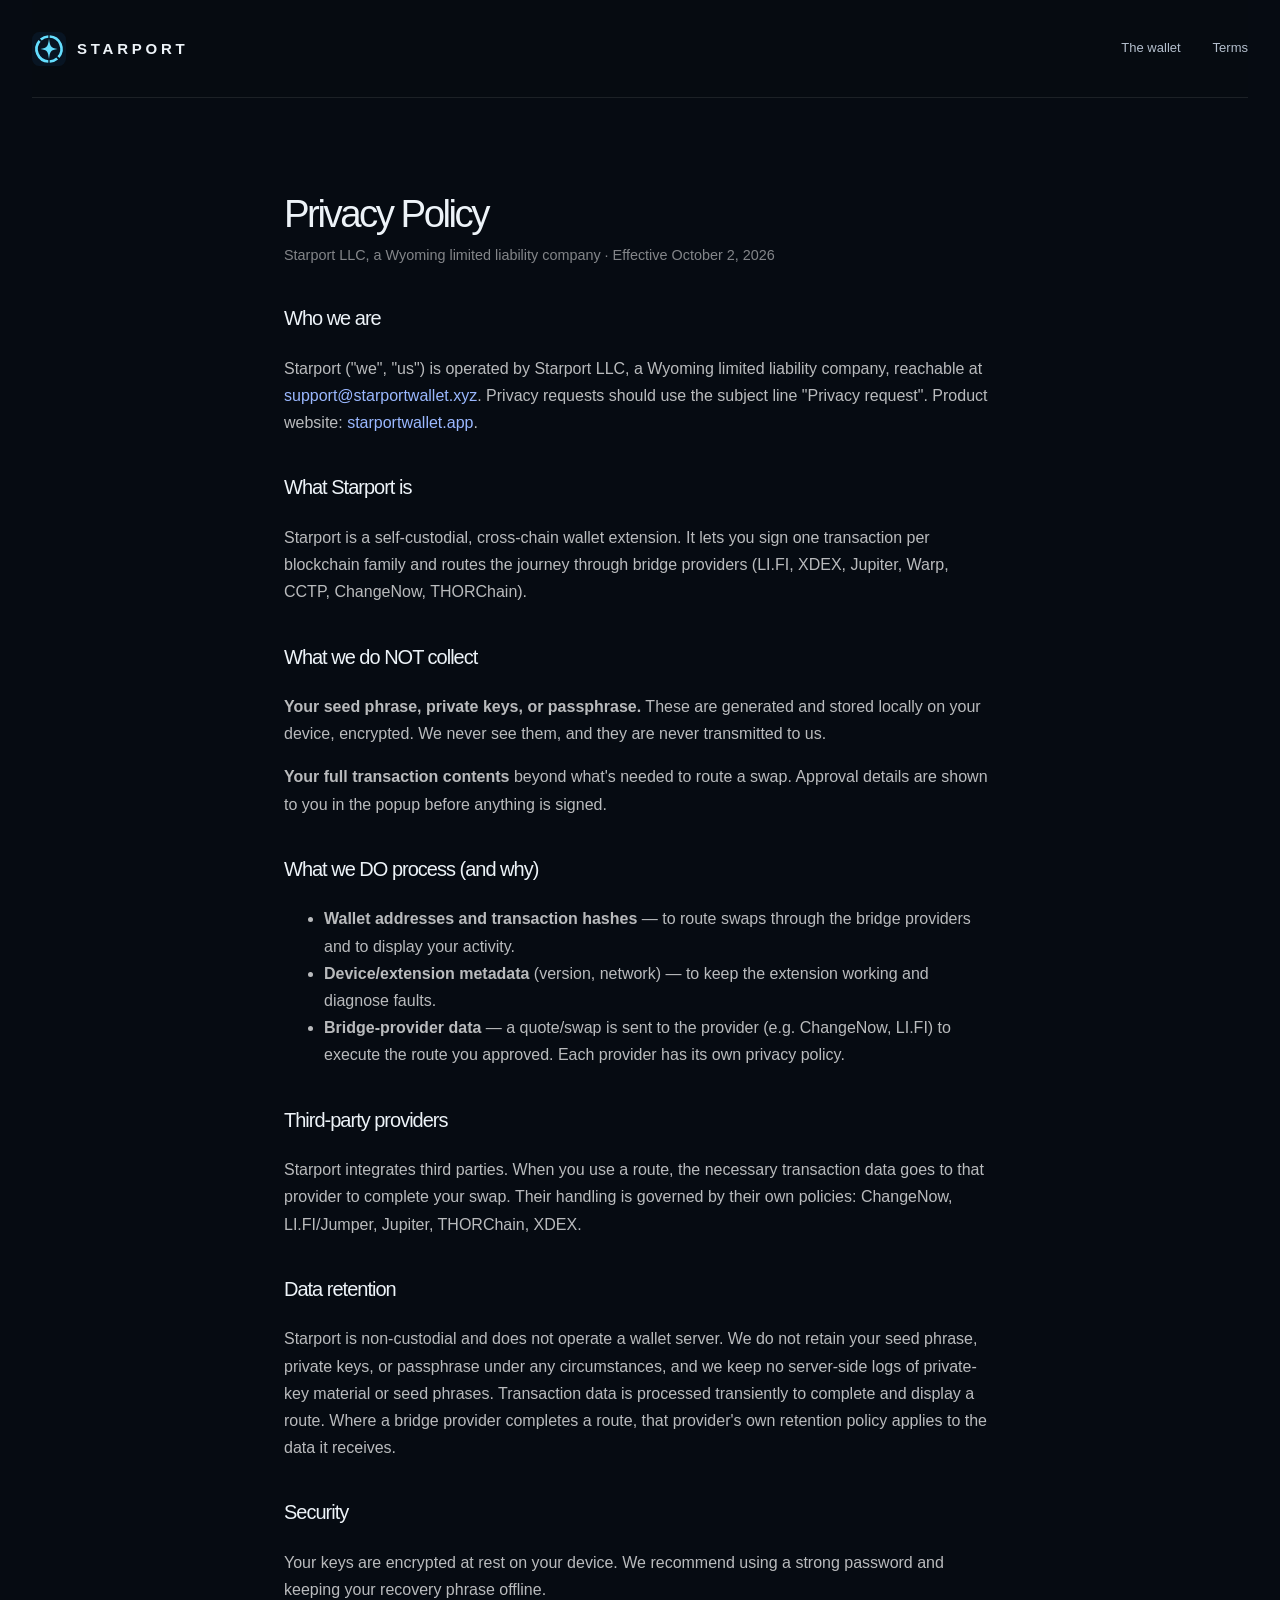
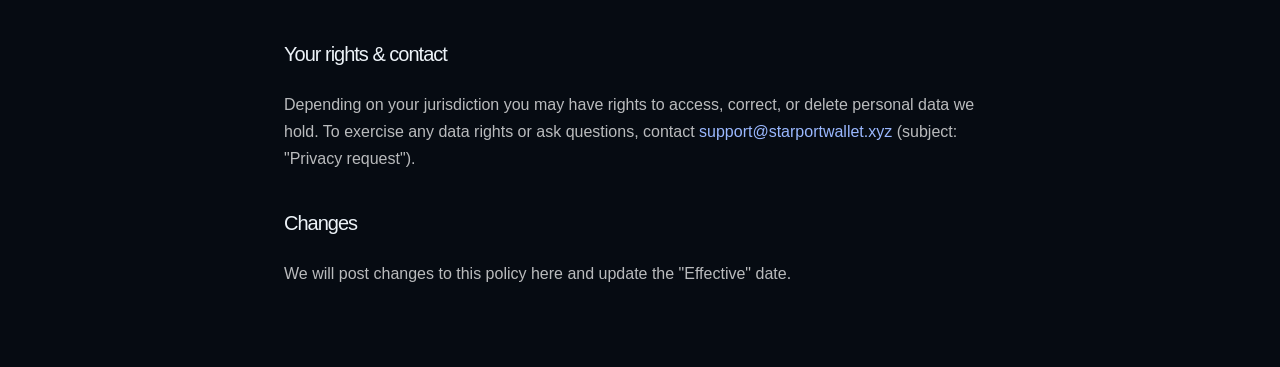
==== privacy.html @ bea4def4 "site: add privacy policy + terms pages (Wyoming LLC, effective Oct 2 2026)" ====
<!doctype html>
<html lang="en">
<head>
  <meta charset="utf-8"><meta name="viewport" content="width=device-width,initial-scale=1">
  <meta name="theme-color" content="#060b12">
  <title>Starport — Privacy Policy</title>
  <meta name="description" content="Starport privacy policy — how the self-custody wallet handles data.">
  <link rel="icon" href="assets/starport-mark.svg" type="image/svg+xml">
  <link rel="stylesheet" href="styles.87970f1f2871.css">
  <style>
    .legal { max-width: 760px; margin: 0 auto; padding: 96px 24px 64px; }
    .legal h1 { font-size: 2.4rem; margin-bottom: 8px; }
    .legal h2 { font-size: 1.25rem; margin-top: 2.5rem; }
    .legal p, .legal li { color: rgba(255,255,255,.72); line-height: 1.7; }
    .legal .updated { color: rgba(255,255,255,.5); font-size: .9rem; margin-bottom: 2rem; }
    .legal a { color: #9ab8ff; }
  </style>
</head>
<body>
<header class="header"><a class="wordmark" href="/" aria-label="Starport home"><img src="assets/starport-mark.svg" width="34" height="34" alt="">STARPORT</a><nav aria-label="Main navigation"><a href="/#wallet">The wallet</a><a href="/terms">Terms</a></nav></header>
<main class="legal">
  <h1>Privacy Policy</h1>
  <p class="updated">Starport LLC, a Wyoming limited liability company · Effective October 2, 2026</p>

  <h2>Who we are</h2>
  <p>Starport ("we", "us") is operated by Starport LLC, a Wyoming limited liability company, reachable at <a href="mailto:support@starportwallet.xyz">support@starportwallet.xyz</a>. Privacy requests should use the subject line "Privacy request". Product website: <a href="https://starportwallet.app">starportwallet.app</a>.</p>

  <h2>What Starport is</h2>
  <p>Starport is a self-custodial, cross-chain wallet extension. It lets you sign one transaction per blockchain family and routes the journey through bridge providers (LI.FI, XDEX, Jupiter, Warp, CCTP, ChangeNow, THORChain).</p>

  <h2>What we do NOT collect</h2>
  <p><strong>Your seed phrase, private keys, or passphrase.</strong> These are generated and stored locally on your device, encrypted. We never see them, and they are never transmitted to us.</p>
  <p><strong>Your full transaction contents</strong> beyond what's needed to route a swap. Approval details are shown to you in the popup before anything is signed.</p>

  <h2>What we DO process (and why)</h2>
  <ul>
    <li><strong>Wallet addresses and transaction hashes</strong> — to route swaps through the bridge providers and to display your activity.</li>
    <li><strong>Device/extension metadata</strong> (version, network) — to keep the extension working and diagnose faults.</li>
    <li><strong>Bridge-provider data</strong> — a quote/swap is sent to the provider (e.g. ChangeNow, LI.FI) to execute the route you approved. Each provider has its own privacy policy.</li>
  </ul>

  <h2>Third-party providers</h2>
  <p>Starport integrates third parties. When you use a route, the necessary transaction data goes to that provider to complete your swap. Their handling is governed by their own policies: ChangeNow, LI.FI/Jumper, Jupiter, THORChain, XDEX.</p>

  <h2>Data retention</h2>
  <p>Starport is non-custodial and does not operate a wallet server. We do not retain your seed phrase, private keys, or passphrase under any circumstances, and we keep no server-side logs of private-key material or seed phrases. Transaction data is processed transiently to complete and display a route. Where a bridge provider completes a route, that provider's own retention policy applies to the data it receives.</p>

  <h2>Security</h2>
  <p>Your keys are encrypted at rest on your device. We recommend using a strong password and keeping your recovery phrase offline.</p>

  <h2>Your rights &amp; contact</h2>
  <p>Depending on your jurisdiction you may have rights to access, correct, or delete personal data we hold. To exercise any data rights or ask questions, contact <a href="mailto:support@starportwallet.xyz">support@starportwallet.xyz</a> (subject: "Privacy request").</p>

  <h2>Changes</h2>
  <p>We will post changes to this policy here and update the "Effective" date.</p>
</main>
</body>
</html>
---- styles.87970f1f2871.css ----
:root{color-scheme:dark;--bg:#060b12;--panel:#0c1420;--line:#ffffff17;--ink:#edf3f8;--muted:#96a5b7;--cyan:#76e5ff}*{box-sizing:border-box}html{scroll-behavior:smooth;scroll-padding-top:90px}body{margin:0;background:var(--bg);color:var(--ink);font-family:Inter,Arial,Helvetica,sans-serif;font-size:16px;line-height:1.6;-webkit-font-smoothing:antialiased}button,input{font:inherit}button,a,input,summary{-webkit-tap-highlight-color:transparent}a{color:inherit;text-decoration:none}button,summary{cursor:pointer}button{color:inherit}a:focus-visible,button:focus-visible,input:focus-visible,summary:focus-visible,[tabindex]:focus-visible{outline:2px solid var(--cyan);outline-offset:5px}button:disabled{cursor:default}button{border:0}img{max-width:100%}.wrap{width:min(1220px,calc(100% - 96px));margin-inline:auto}.header{width:min(1340px,calc(100% - 64px));margin:auto;height:98px;display:flex;align-items:center;justify-content:space-between;border-bottom:1px solid var(--line);gap:25px}.wordmark{display:inline-flex;align-items:center;gap:11px;font-size:15px;font-weight:600;letter-spacing:.25em}.header nav{display:flex;gap:32px;color:#b4bfcd;font-size:13px}.header nav a:hover,footer a:hover{color:var(--cyan)}.button{display:inline-flex;align-items:center;justify-content:center;gap:24px;border-radius:8px;padding:15px 23px;background:#ffffff08;border:1px solid #ffffff25;font-weight:600;font-size:14px;transition:background .2s,transform .2s}.button:hover{background:#ffffff12;transform:translateY(-2px)}.button.primary{background:#b2edff;border-color:#b2edff;color:#091621;box-shadow:0 4px 30px #4ccdff10}.button.primary:hover{background:#d1f5ff}.button.small{padding:10px 17px;font-size:12px}.text-link{display:inline-flex;align-items:center;gap:19px;font-size:14px;background:none;padding:0}.text-link:hover{color:var(--cyan)}.hero{display:grid;grid-template-columns:1.14fr 1fr;align-items:center;min-height:670px;gap:8px;padding-block:64px 76px}.eyebrow{font-size:10px;font-weight:600;letter-spacing:.19em;color:var(--cyan);margin:0 0 28px}.dot{display:inline-block;width:5px;height:5px;border-radius:50%;background:#82ecff;box-shadow:0 0 9px #56d8ff;vertical-align:middle;margin-right:9px}h1,h2,h3,p{margin-top:0}h1{font-size:clamp(48px,5.6vw,78px);font-weight:500;line-height:1.06;letter-spacing:-.065em;margin-bottom:25px}h1 em{font-style:normal;background:linear-gradient(115deg,#fff 4%,#b9e7f9 50%,#659ec8);background-clip:text;-webkit-background-clip:text;color:transparent}.lede{font-size:17px;line-height:1.85;color:var(--muted);margin-bottom:32px}.hero-actions{display:flex;align-items:center;gap:25px}.quiet{color:#8897a9;font-size:12px}.hero-note{margin:22px 0 0}.hero-art{height:500px;position:relative;background:radial-gradient(ellipse,#102e484f 0,transparent 66%);isolation:isolate}.hero-art iframe{border:0;position:absolute;inset:0;width:100%;height:100%;z-index:1;pointer-events:none}.coordinate{position:absolute;right:15px;top:0;font-size:8px;letter-spacing:.22em;color:#668399}.orbit{position:absolute;inset:45px -8px;border:1px solid #92d3ef14;border-radius:50%;transform:rotate(-35deg);z-index:-1}.orbit-two{inset:85px -35px;transform:rotate(45deg)}.cross{position:absolute;font-size:19px;color:#7ab2cd55}.cross-one{left:3%;top:24%}.cross-two{right:5%;bottom:20%}.art-bottom{position:absolute;bottom:0;left:12px;right:12px;display:flex;justify-content:space-between;align-items:center;font-size:8px;letter-spacing:.16em;z-index:2}.motion{font-size:10px;background:none;color:#b2c4d4;border:1px solid #b2c4d428;padding:7px 10px;border-radius:4px;letter-spacing:0}.chain-band{border-block:1px solid var(--line);background:#0b131c70}.chain-inner{display:flex;align-items:center;justify-content:space-between;gap:40px;padding-block:27px}.chain-inner p{font-size:11px;line-height:1.6;color:#8b9aab;margin:0;min-width:130px}.chain-inner strong{color:#c9d4df;font-weight:400}.chain-names{display:flex;align-items:center;gap:43px;color:#bbc6d0;font-size:16px}.chain-names>span{display:flex;align-items:center;gap:9px;white-space:nowrap}.chain-names b{font-size:25px;font-weight:500}.x1{font-size:26px!important;font-weight:800;letter-spacing:-.08em;gap:0!important;color:white}.x1>span{color:#65d9ff}.btc{color:#edb86a}.eth{color:#b4c4e5}.sol{color:#79e1d0}.chain-names .and-more{color:#6d8397;font-size:12px}.section{padding-block:116px}h2{font-size:clamp(36px,4.2vw,54px);font-weight:500;line-height:1.13;letter-spacing:-.05em;margin-bottom:25px}.showcase{display:grid;grid-template-columns:1fr 1fr;gap:100px;align-items:center}.section-copy>p:not(.eyebrow){color:var(--muted);max-width:380px;font-size:16px}.feature-line{display:flex;gap:20px;margin-top:27px}.feature-line>span{width:35px;height:35px;border:1px solid #91d5ee26;display:grid;place-items:center;border-radius:8px;color:var(--cyan);flex-shrink:0}.feature-line h3{font-size:14px;font-weight:500;margin-bottom:5px}.feature-line p{font-size:13px;line-height:1.7;color:var(--muted);max-width:340px;margin:0}.demo-zone{position:relative}.demo-zone:before{content:'';position:absolute;inset:0 -65px;background:radial-gradient(ellipse,#0a5a873a,transparent 70%);z-index:-1}.demo-caption{display:flex;justify-content:space-between;gap:12px;font-size:8px;letter-spacing:.1em;color:#92a7ba;margin-bottom:14px}.demo-caption span:last-child{letter-spacing:0;color:#728398}.wallet-demo{padding:25px;background:linear-gradient(145deg,#142030,#0a111d 64%);border:1px solid #667e944f;border-radius:20px;box-shadow:0 24px 70px #0007,inset 0 1px #ffffff08;min-height:495px}.wallet-top{display:flex;align-items:center;justify-content:space-between;margin-bottom:25px}.wallet-brand{display:flex;align-items:center;gap:8px;font-size:11px;letter-spacing:.18em}.sample-pill{font-size:9px;color:#adc4d4;border:1px solid #adc4d42b;border-radius:5px;padding:2px 7px}.tabs{display:flex;border-bottom:1px solid var(--line);gap:25px}.tabs button{font-size:12px;color:#8a9db0;background:none;padding:0 0 12px;border-bottom:2px solid transparent}.tabs button[aria-selected=true]{color:var(--cyan);border-color:var(--cyan)}[hidden]{display:none!important}.balance{padding:22px 0 18px}.balance>span{display:block;font-size:10px;color:#93a4b6}.balance>span span{margin-left:8px}.balance>strong{display:block;font-size:39px;letter-spacing:-.045em;font-weight:500;line-height:1.5}.balance>strong span{color:#7f94a8}.balance>small{font-size:10px;color:#86b9ad}.quick-actions{display:flex;gap:8px;margin-bottom:22px}.quick-actions button{background:#ffffff06;border:1px solid #ffffff12;border-radius:7px;color:#bfdeed;flex:1;padding:9px;font-size:15px}.quick-actions button span{font-size:11px;margin-left:5px}.quick-actions button:hover{background:#18354b}.asset-row{display:flex;align-items:center;gap:12px;padding:12px 0;border-top:1px solid #ffffff0c}.coin{width:33px;height:33px;border-radius:50%;background:#ffffff07;display:grid;place-items:center;font-size:19px}.x1-coin{color:white;font-size:14px;letter-spacing:-.1em}.asset-row div{display:flex;flex-direction:column}.asset-row strong{font-size:11px;font-weight:500}.asset-row small{font-size:9px;color:#8494a8}.asset-row div:last-child{margin-left:auto;text-align:right}.demo-foot{font-size:10px;text-align:center;color:#748a9d;margin-top:17px}.panel-title{padding-top:22px}.panel-title h3{font-size:19px;margin-bottom:2px;font-weight:500;letter-spacing:-.02em}.panel-title p{font-size:11px;color:var(--muted)}.swap-field{padding:14px;border-radius:9px;background:#ffffff05;border:1px solid var(--line)}.swap-field>span,.swap-field>label{font-size:10px;color:var(--muted)}.swap-field>div{display:flex;align-items:center;justify-content:space-between;gap:15px}.swap-field input{width:55%;min-width:0;font-size:26px;color:white;border:0;background:transparent}.swap-field strong{font-size:20px;font-weight:500}.swap-field div>strong:last-child{font-size:13px;text-align:right}.swap-field small{display:block;font-size:9px;color:var(--muted)}.swap-arrow{text-align:center;color:var(--cyan);font-size:16px;height:24px}.demo-warning{font-size:10px;color:#8ca6ba;line-height:1.5;margin:15px 0}.full{width:100%;padding:10px;font-size:12px}.progress-list{list-style:none;padding:5px 0 10px;margin:0}.progress-list li{display:flex;align-items:center;gap:14px;padding:16px 0;position:relative}.progress-list li:not(:last-child):after{content:'';position:absolute;left:15px;top:47px;height:16px;width:1px;background:#30495d}.progress-list li>span{width:31px;height:31px;border:1px solid #42576b;border-radius:50%;display:grid;place-items:center;font-size:12px;color:#96a8bb}.progress-list strong{font-size:12px;font-weight:500;display:block}.progress-list small{font-size:10px;color:#8da1b5}.progress-list .complete>span{color:#8bd4c0;border-color:#347566}.progress-list .current>span{color:var(--cyan);border-color:var(--cyan);box-shadow:0 0 20px #00c8ff20}.status-note{font-size:12px;background:#11293a;padding:14px;border-radius:8px;color:#d0ecf6}.status-note small{display:block;font-size:10px;color:#9ab4c4;margin-top:4px}.journey-section{background:linear-gradient(135deg,#0c1722,#080f18);padding:92px 0;border-block:1px solid var(--line)}.section-heading{display:flex;justify-content:space-between;align-items:end;gap:50px}.section-heading>p{color:var(--muted);font-size:14px;margin-bottom:28px}.journey-steps{display:grid;grid-template-columns:repeat(3,1fr);margin:33px 0 48px;gap:45px}.journey-steps article{border-top:1px solid #7ac8ea30;padding-top:22px}.step-number{font-size:11px;color:var(--cyan);letter-spacing:.1em;display:block;margin-bottom:22px}.journey-steps h3{font-size:19px;font-weight:500;letter-spacing:-.025em;margin-bottom:11px}.journey-steps p{color:var(--muted);font-size:13px;max-width:290px;margin-bottom:0}.teleporter{border:1px solid #6cc9eb2b;border-radius:10px;display:flex;align-items:center;gap:25px;padding:23px 27px;background:#0a1f2d5c}.mini-star{font-size:35px;color:#95ddf5}.teleporter strong{font-size:14px;font-weight:500}.teleporter p{font-size:11px;color:#8da6b9;max-width:580px;margin:4px 0 0}.teleporter a{margin-left:auto;white-space:nowrap;font-size:12px}.ownership{display:grid;grid-template-columns:1fr 1fr;gap:100px;border-bottom:1px solid var(--line)}.ownership .large-copy{font-size:23px;letter-spacing:-.02em;color:#d4dee8;line-height:1.5}.ownership p:not(.eyebrow):not(.large-copy){color:var(--muted);font-size:13px}.ownership a{margin-top:10px}.faq-section{padding-block:95px;display:grid;grid-template-columns:1fr 1.4fr;gap:70px}.faqs details{border-bottom:1px solid var(--line)}.faqs summary{list-style:none;padding:21px 32px 21px 0;font-size:14px;position:relative}.faqs summary::-webkit-details-marker{display:none}.faqs summary:after{content:'+';position:absolute;right:5px;color:var(--cyan)}.faqs details[open] summary:after{content:'−'}.faqs p{font-size:13px;color:var(--muted);padding-right:15px;line-height:1.8}.access{position:relative;overflow:hidden;text-align:center;border:1px solid #8cc8eb25;border-radius:15px;padding:70px 20px;background:radial-gradient(ellipse at 50% 145%,#155d8975,transparent 70%),#0a1420}.access h2{font-size:clamp(40px,5vw,66px);position:relative}.access p:not(.eyebrow){color:var(--muted);font-size:14px;position:relative}.access .eyebrow{margin-bottom:22px;position:relative}.access .button{position:relative;margin-top:10px}.access-note{display:block;position:relative;font-size:10px;color:#859caf;margin-top:16px}.access-glow{position:absolute;font-size:650px;line-height:1;left:50%;top:50%;transform:translate(-50%,-50%);color:#9adfff06;pointer-events:none}footer{padding-top:58px;padding-bottom:27px}.footer-top{display:flex;align-items:center;justify-content:space-between;padding-bottom:35px}.footer-top>a:last-child{font-size:12px;color:#9daebe}.footer-bottom{border-top:1px solid var(--line);padding-top:22px;display:flex;justify-content:space-between;font-size:10px;color:#718496}.footer-bottom button{font-size:10px;color:#91a4b5}dialog{width:min(480px,calc(100% - 32px));border:1px solid #608ea755;border-radius:16px;padding:38px;background:#101e2c;color:var(--ink)}dialog::backdrop{background:#000b;backdrop-filter:blur(5px)}dialog h2{font-size:29px}dialog p:last-child{font-size:14px;color:#b6c6d5}dialog .eyebrow{margin-bottom:15px}.dialog-close{position:absolute;right:16px;top:10px;color:#b6c6d5;background:none;font-size:25px}.skip{position:fixed;top:8px;left:8px;transform:translateY(-150%);background:white;color:black;padding:10px;z-index:10}.skip:focus{transform:none}
@media(min-width:1450px){.hero{min-height:740px}.hero-art{height:560px}}@media(max-width:1100px){.chain-names{gap:23px}.showcase{gap:55px}.hero-actions{gap:15px}.hero-actions .button{padding-inline:16px}.hero-actions .text-link{font-size:12px}.hero-art{height:420px}.hero{min-height:600px}.ownership{gap:50px}}@media(max-width:800px){.wrap{width:calc(100% - 48px)}.header{width:calc(100% - 40px);height:80px}.header nav{display:none}.hero{grid-template-columns:1fr;padding-top:58px;padding-bottom:30px;gap:12px}.hero-copy{max-width:620px}.hero h1{font-size:clamp(44px,8.6vw,68px)}.hero-art{height:420px;max-width:550px;width:100%;margin:auto}.hero-actions{gap:24px}.coordinate{top:20px}.chain-inner{gap:24px;align-items:start}.chain-names{flex-wrap:wrap;gap:14px 25px;font-size:13px}.chain-names b{font-size:20px}.section{padding-block:75px}.showcase{gap:50px;grid-template-columns:1fr}.section-copy>p:not(.eyebrow),.feature-line p{max-width:100%}.demo-zone{max-width:480px;width:100%;margin:auto}.demo-zone:before{inset:0 -20px}.journey-section{padding-block:65px}.section-heading{display:block}.journey-steps{gap:22px}.journey-steps h3{font-size:17px}.teleporter{flex-wrap:wrap;gap:15px}.teleporter div{flex:1}.teleporter a{margin-left:50px}.ownership{grid-template-columns:1fr;gap:14px}.ownership .large-copy{font-size:21px}.faq-section{grid-template-columns:1fr;gap:10px;padding-block:65px}.access{padding-block:55px}}@media(max-width:480px){.wrap{width:calc(100% - 36px)}.header{width:calc(100% - 32px);gap:10px}.wordmark{font-size:12px;gap:7px;letter-spacing:.18em}.wordmark img{width:28px;height:28px}.header .button{font-size:10px;padding:9px;gap:8px}.hero{padding-top:42px}.eyebrow{font-size:8px;margin-bottom:23px}.hero h1{font-size:44px}.lede{font-size:14px;line-height:1.8}.desktop{display:none}.hero-actions{gap:20px;flex-wrap:wrap}.hero-actions .button{font-size:12px;padding:13px 16px;gap:12px}.hero-note{font-size:10px}.hero-art{height:340px}.coordinate{font-size:7px}.orbit{inset:45px 0}.orbit-two{inset:80px -5px}.art-bottom{left:0;right:0;font-size:7px;letter-spacing:.08em}.chain-inner{flex-direction:column;gap:17px}.chain-inner p br{display:none}.chain-inner p strong{margin-left:4px}.chain-names{gap:15px 22px}.chain-names .and-more{font-size:10px}.wallet-demo{padding:20px;min-height:490px}.demo-caption{font-size:7px}.journey-steps{grid-template-columns:1fr;gap:27px}.step-number{margin-bottom:12px}.journey-steps p{max-width:none}.teleporter{padding:19px 15px}.teleporter div{min-width:190px}.teleporter a{margin-left:0}.footer-top{align-items:start;gap:22px;flex-direction:column}.footer-bottom{flex-wrap:wrap;gap:18px}.footer-bottom>span:nth-child(2){display:none}.access h2{font-size:40px}}@media(prefers-reduced-motion:reduce){html{scroll-behavior:auto}*,*:before,*:after{animation:none!important;transition:none!important}}
.hero-art{overflow:clip}.hero-copy,.hero-art{min-width:0}
body{overflow-x:clip}
/* Cinematic background: two alternating clips beneath readable content. */
body{isolation:isolate;background:#060b12}.cinema{position:fixed;inset:0;z-index:-2;overflow:hidden;pointer-events:none;background:radial-gradient(ellipse at 70% 20%,#123449,#060b12 70%)}.cinema video{position:absolute;inset:0;width:100%;height:100%;object-fit:cover;opacity:0}.cinema:after{content:'';position:absolute;inset:0;z-index:2;background:linear-gradient(90deg,rgba(3,9,16,.88),rgba(3,9,16,.4)),linear-gradient(0deg,rgba(3,9,16,.6),rgba(3,9,16,.18));}.hero-art iframe{mix-blend-mode:screen}.header{background:#060b1233}.chain-band{background:#08121bd9}.journey-section{background:#08121be8}.ownership,.faq-section{background:#060b1280}.motion{position:fixed;right:20px;bottom:20px;z-index:50;background:#0a1628ed;border-color:#78cce84d;font-size:11px;padding:10px 14px;backdrop-filter:blur(12px)}.hero-art{isolation:auto}.art-bottom{position:static}.art-bottom>span{position:absolute;bottom:0;left:12px}.access{background:radial-gradient(ellipse at 50% 145%,#155d8975,transparent 70%),#0a1420e8}footer{background:#060b1299}@media(max-width:600px){.cinema:after{background:linear-gradient(90deg,#030910d9,#030910a6)}.motion{right:12px;bottom:12px}}

.live-notice{position:relative;max-width:660px;margin:24px auto;background:#14252ddd;border:1px solid #94cfdf44;border-radius:10px;padding:18px 22px;text-align:left}.live-notice strong{display:block;font-size:15px;color:#e5f5ff}.live-notice span{display:block;color:#b7c9d6;font-size:13px;margin-top:6px}.beta-actions{position:relative;display:flex;gap:12px;justify-content:center;flex-wrap:wrap}.store-note{margin:24px 0!important;color:#d9e8ef!important}.store-note small{display:block;font-size:11px;color:#91a8ba}.beta-details{position:relative;max-width:660px;margin:25px auto;text-align:left;border-block:1px solid #99cada33;padding:15px 0;font-size:13px;color:#c1d4df}.beta-details summary{font-weight:600;color:#ecf4f8}.beta-details li{margin:10px 0}.beta-details a{color:#a6e5ff}.beta-details p{font-size:12px!important}.beta-details .build-limit{font-size:11px!important;margin-top:18px}.beta-feedback{position:relative;max-width:650px;margin:32px auto 0}.beta-feedback h3{font-size:22px;font-weight:500;margin-bottom:10px}.beta-feedback .feedback-hint{font-size:11px!important;max-width:490px;margin:14px auto 0!important}.beta-feedback a{color:#a6e5ff}.beta-details:target{outline:1px solid #77ddff55;outline-offset:8px}
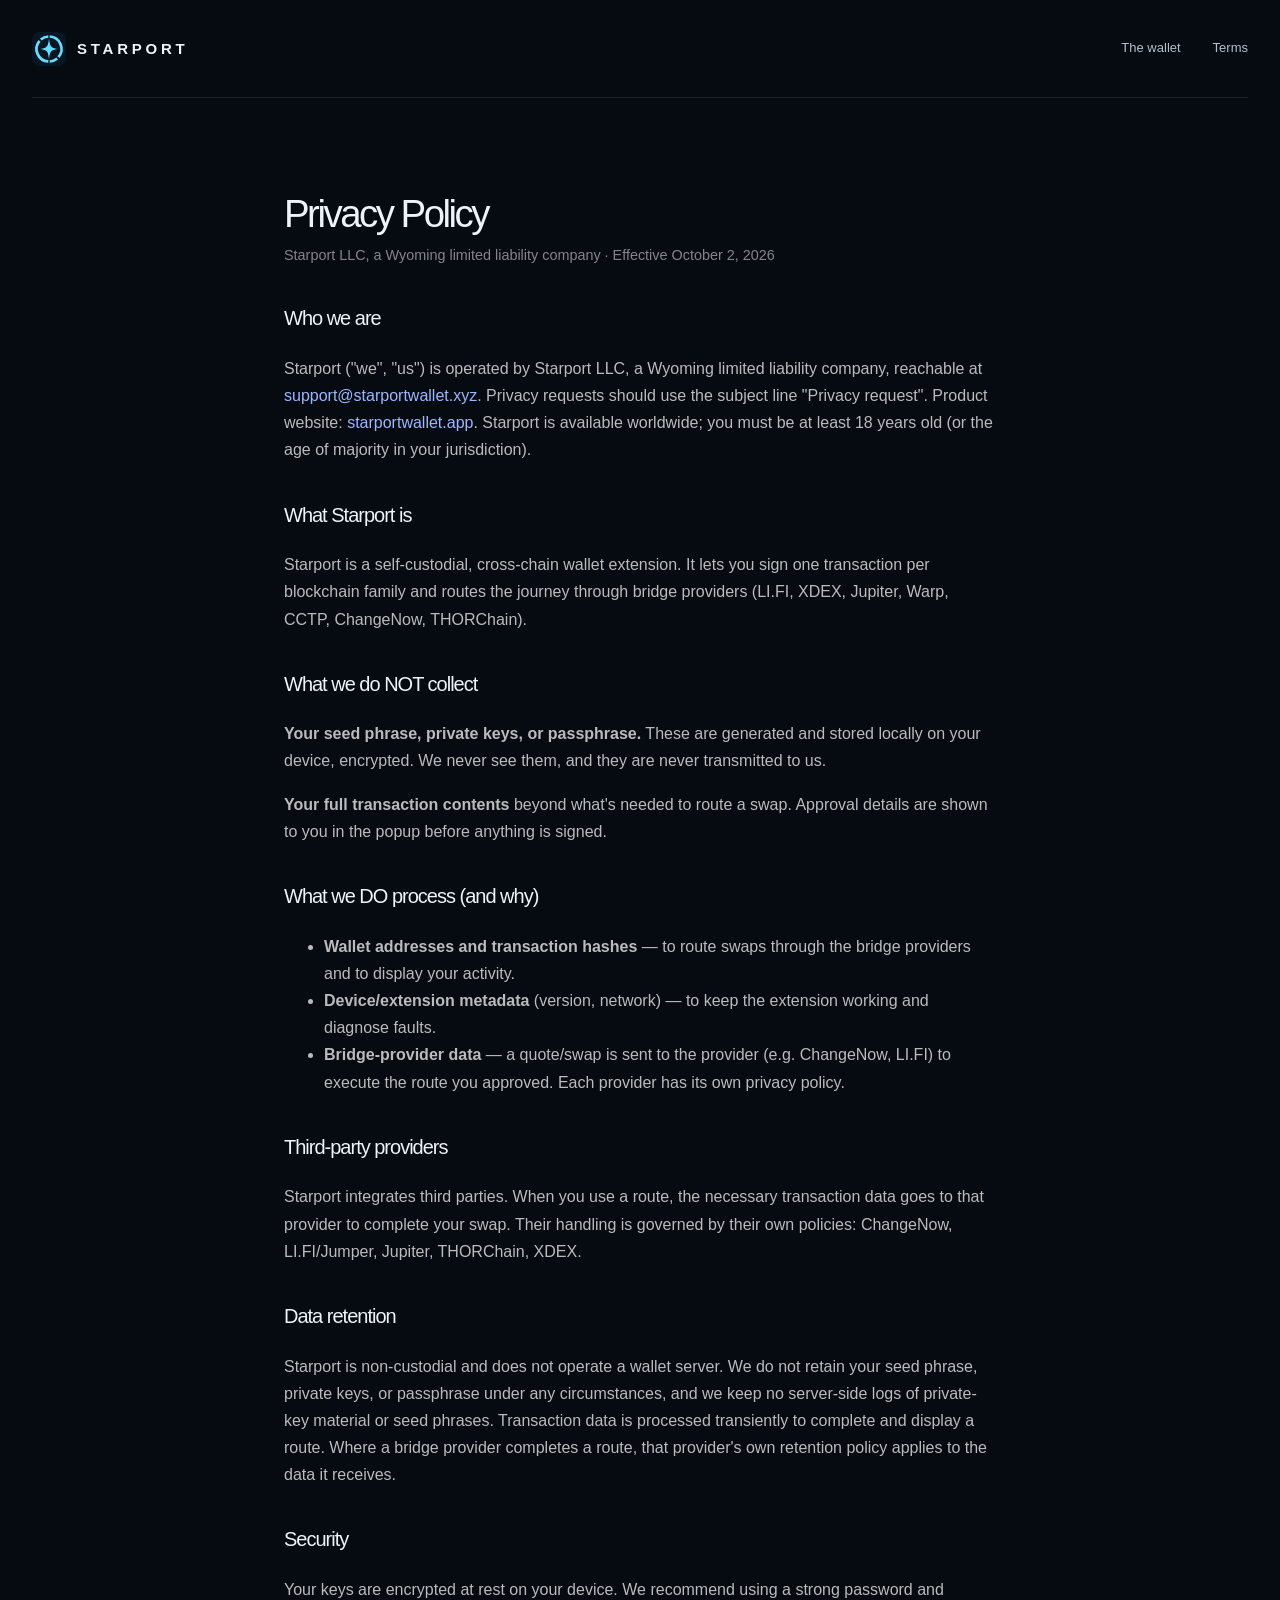
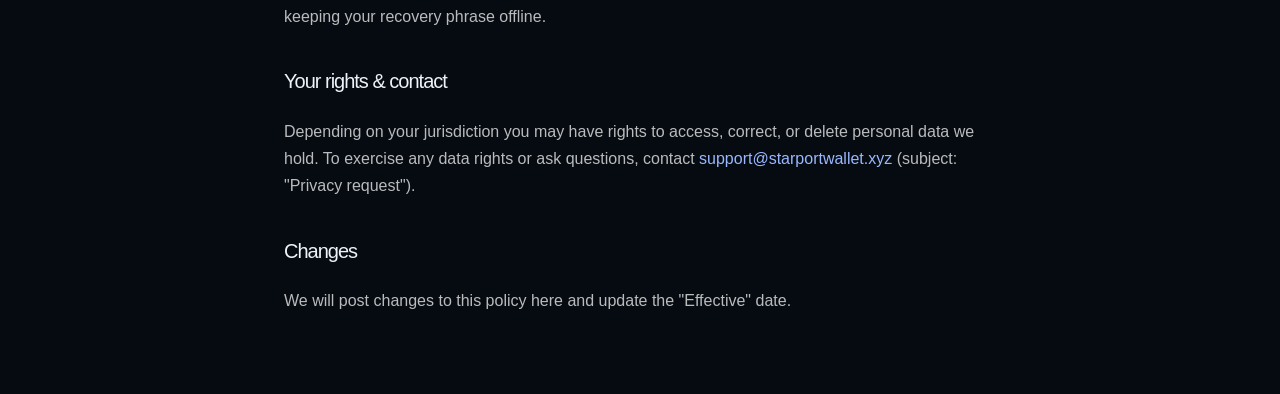
==== commit e14c7bba: "site: worldwide + age 18+ eligibility in privacy/terms" ====
--- a/privacy.html
+++ b/privacy.html
@@ -23,7 +23,7 @@
   <p class="updated">Starport LLC, a Wyoming limited liability company · Effective October 2, 2026</p>
 
   <h2>Who we are</h2>
-  <p>Starport ("we", "us") is operated by Starport LLC, a Wyoming limited liability company, reachable at <a href="mailto:support@starportwallet.xyz">support@starportwallet.xyz</a>. Privacy requests should use the subject line "Privacy request". Product website: <a href="https://starportwallet.app">starportwallet.app</a>.</p>
+  <p>Starport ("we", "us") is operated by Starport LLC, a Wyoming limited liability company, reachable at <a href="mailto:support@starportwallet.xyz">support@starportwallet.xyz</a>. Privacy requests should use the subject line "Privacy request". Product website: <a href="https://starportwallet.app">starportwallet.app</a>. Starport is available worldwide; you must be at least 18 years old (or the age of majority in your jurisdiction).</p>
 
   <h2>What Starport is</h2>
   <p>Starport is a self-custodial, cross-chain wallet extension. It lets you sign one transaction per blockchain family and routes the journey through bridge providers (LI.FI, XDEX, Jupiter, Warp, CCTP, ChangeNow, THORChain).</p>
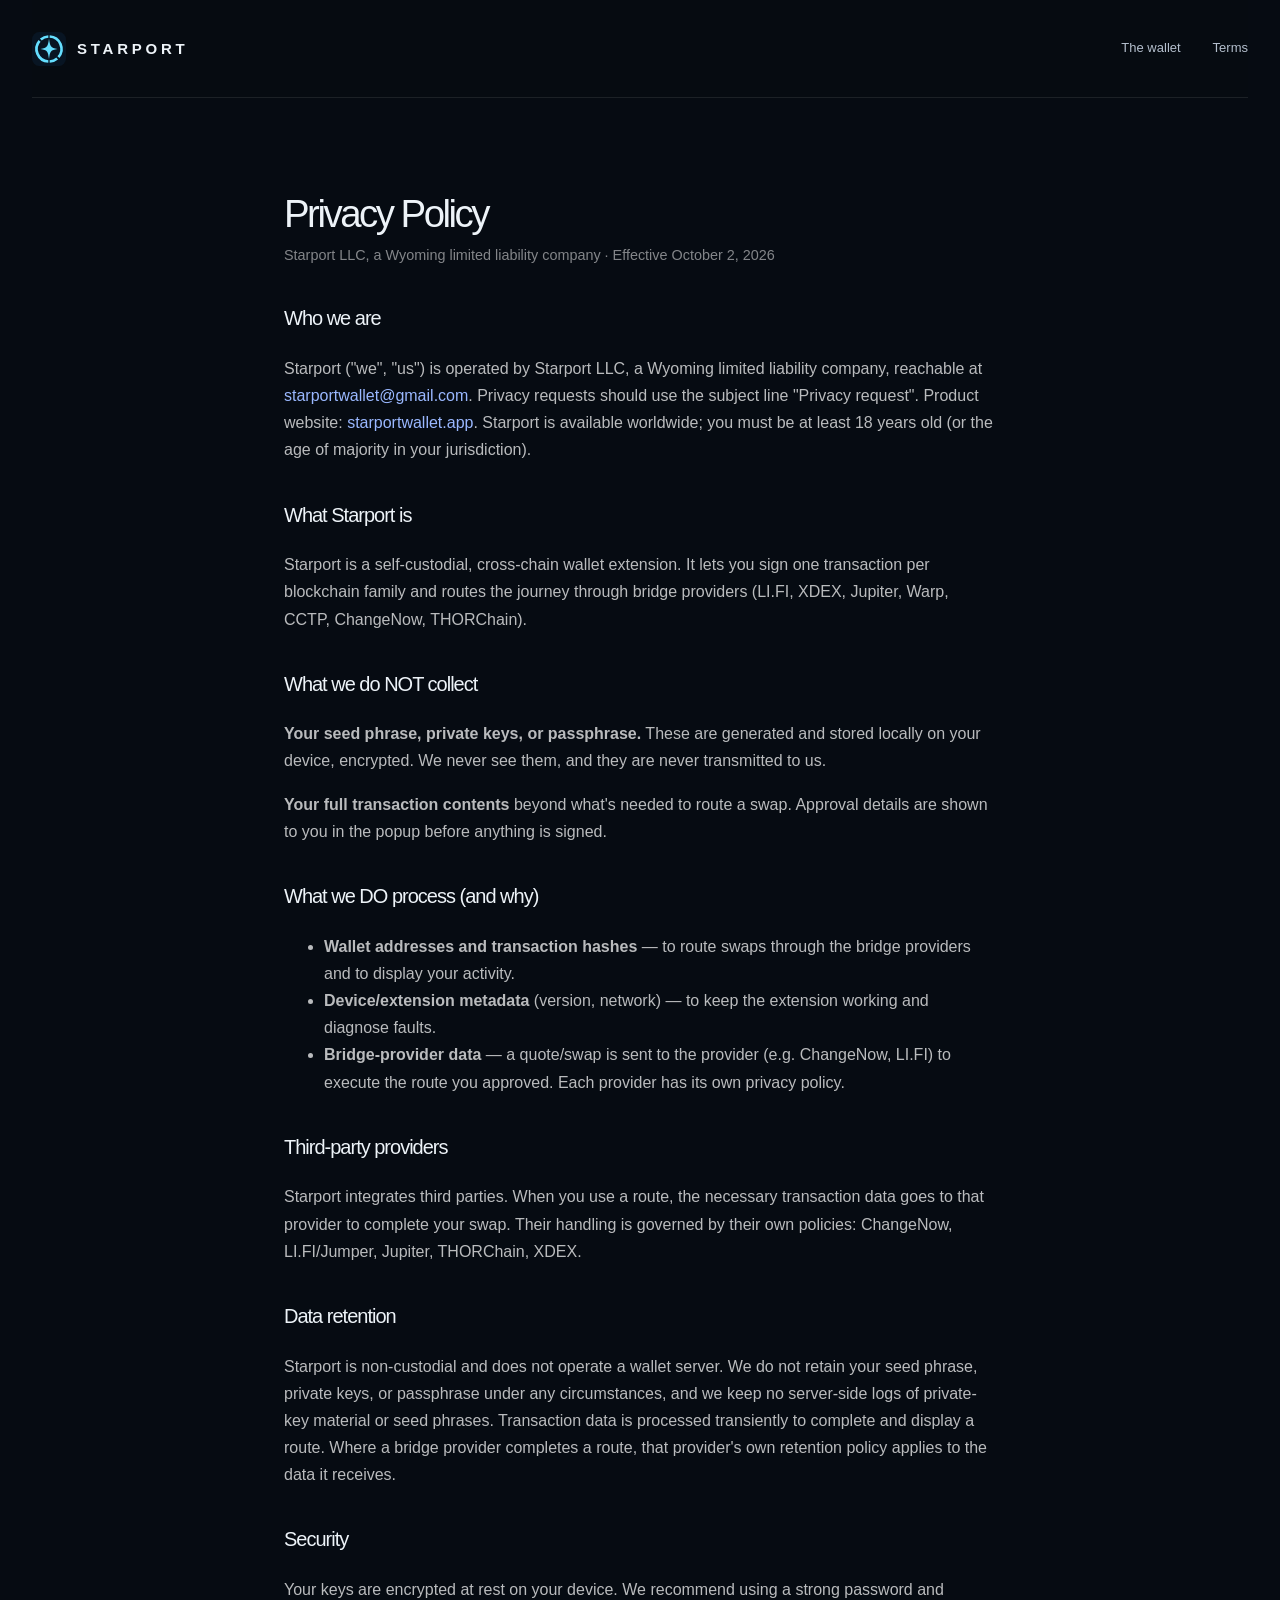
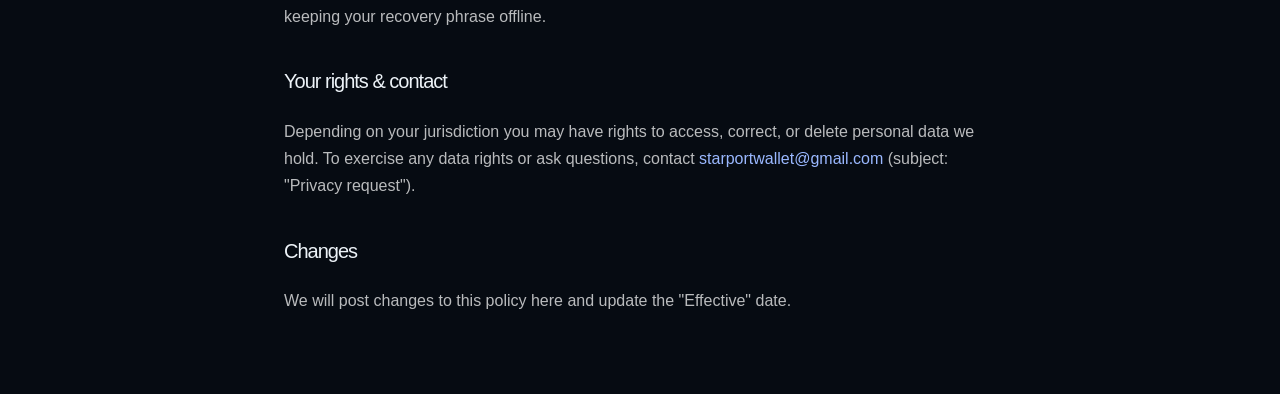
==== commit e231c9b4: "chore: support email -> starportwallet@gmail.com; rebuild beta ZIP" ====
--- a/privacy.html
+++ b/privacy.html
@@ -23,7 +23,7 @@
   <p class="updated">Starport LLC, a Wyoming limited liability company · Effective October 2, 2026</p>
 
   <h2>Who we are</h2>
-  <p>Starport ("we", "us") is operated by Starport LLC, a Wyoming limited liability company, reachable at <a href="mailto:support@starportwallet.xyz">support@starportwallet.xyz</a>. Privacy requests should use the subject line "Privacy request". Product website: <a href="https://starportwallet.app">starportwallet.app</a>. Starport is available worldwide; you must be at least 18 years old (or the age of majority in your jurisdiction).</p>
+  <p>Starport ("we", "us") is operated by Starport LLC, a Wyoming limited liability company, reachable at <a href="mailto:starportwallet@gmail.com">starportwallet@gmail.com</a>. Privacy requests should use the subject line "Privacy request". Product website: <a href="https://starportwallet.app">starportwallet.app</a>. Starport is available worldwide; you must be at least 18 years old (or the age of majority in your jurisdiction).</p>
 
   <h2>What Starport is</h2>
   <p>Starport is a self-custodial, cross-chain wallet extension. It lets you sign one transaction per blockchain family and routes the journey through bridge providers (LI.FI, XDEX, Jupiter, Warp, CCTP, ChangeNow, THORChain).</p>
@@ -49,7 +49,7 @@
   <p>Your keys are encrypted at rest on your device. We recommend using a strong password and keeping your recovery phrase offline.</p>
 
   <h2>Your rights &amp; contact</h2>
-  <p>Depending on your jurisdiction you may have rights to access, correct, or delete personal data we hold. To exercise any data rights or ask questions, contact <a href="mailto:support@starportwallet.xyz">support@starportwallet.xyz</a> (subject: "Privacy request").</p>
+  <p>Depending on your jurisdiction you may have rights to access, correct, or delete personal data we hold. To exercise any data rights or ask questions, contact <a href="mailto:starportwallet@gmail.com">starportwallet@gmail.com</a> (subject: "Privacy request").</p>
 
   <h2>Changes</h2>
   <p>We will post changes to this policy here and update the "Effective" date.</p>
